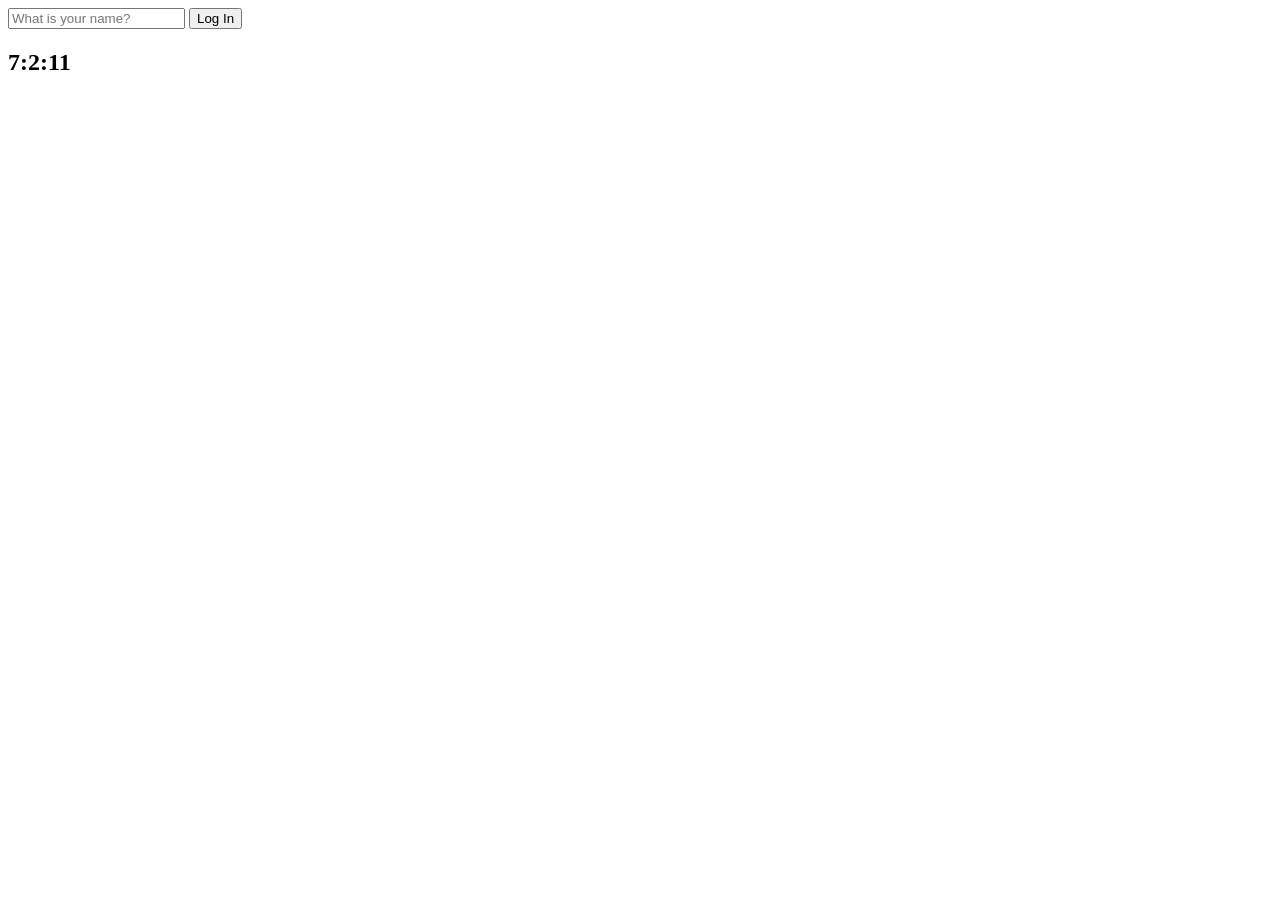
==== index.html @ 4a950500 "#5.1 Timeouts and Dates" ====
<!DOCTYPE html>
<html lang="en">
  <head>
    <meta charset="UTF-8" />
    <meta name="viewport" content="width=device-width, initial-scale=1.0" />
    <link rel="stylesheet" href="css/style.css" />
    <title>Momentum App</title>
  </head>
  <body>
    <form class="hidden" id="login-form">
      <input
        required
        maxlength="15"
        type="text"
        placeholder="What is your name?"
      />
      <input type="submit" value="Log In" />
    </form>
    <h2 id="clock">00:00:00</h2>
    <h1 class="hidden" id="greeting"></h1>
    <script src="js/greetings.js"></script>
    <script src="js/clock.js"></script>
  </body>
</html>
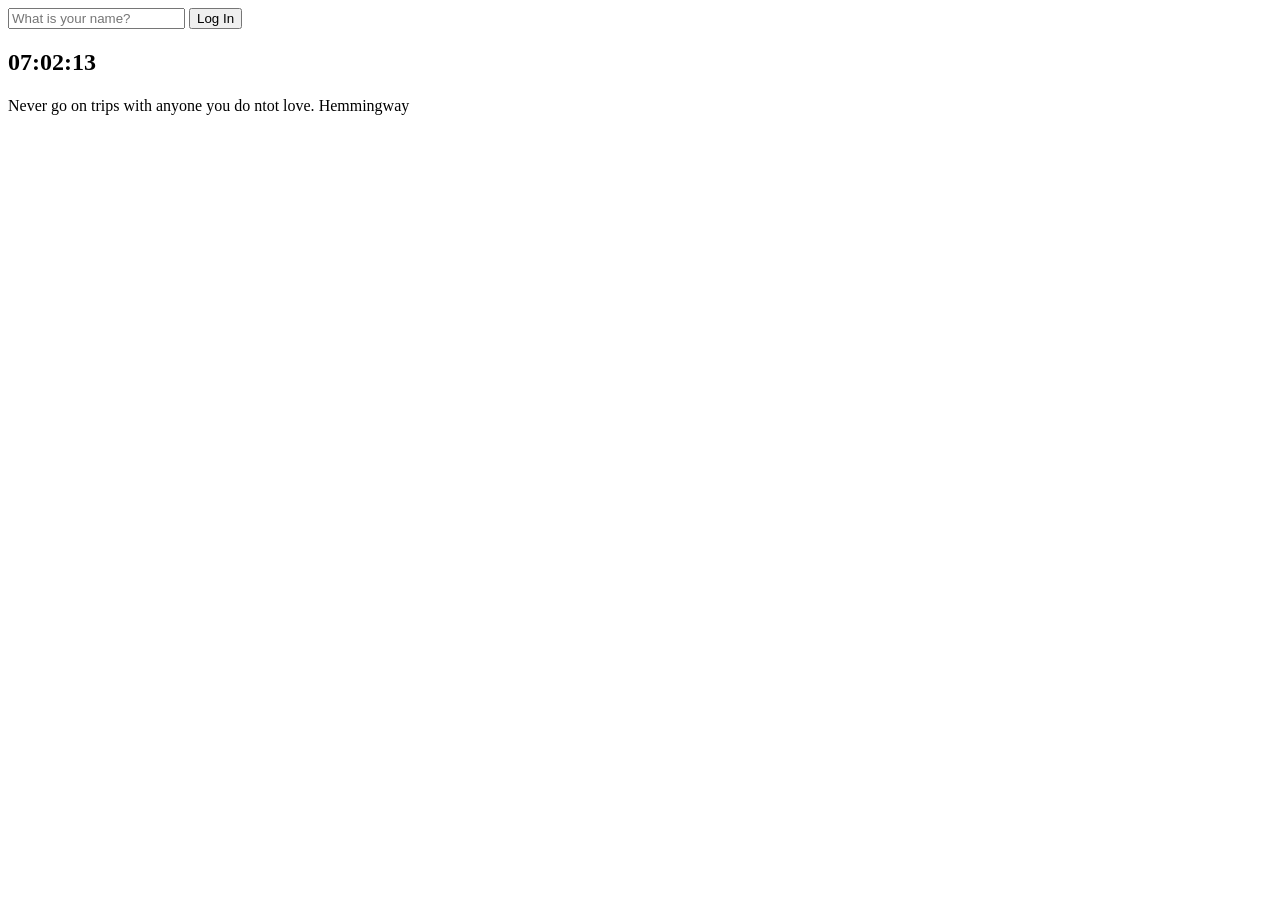
==== commit 4396f16f: "#6.0 Quotes" ====
--- a/index.html
+++ b/index.html
@@ -18,7 +18,12 @@
     </form>
     <h2 id="clock">00:00:00</h2>
     <h1 class="hidden" id="greeting"></h1>
+    <div id="quote">
+      <span></span>
+      <span></span>
+    </div>
     <script src="js/greetings.js"></script>
     <script src="js/clock.js"></script>
+    <script src="js/quotes.js"></script>
   </body>
 </html>
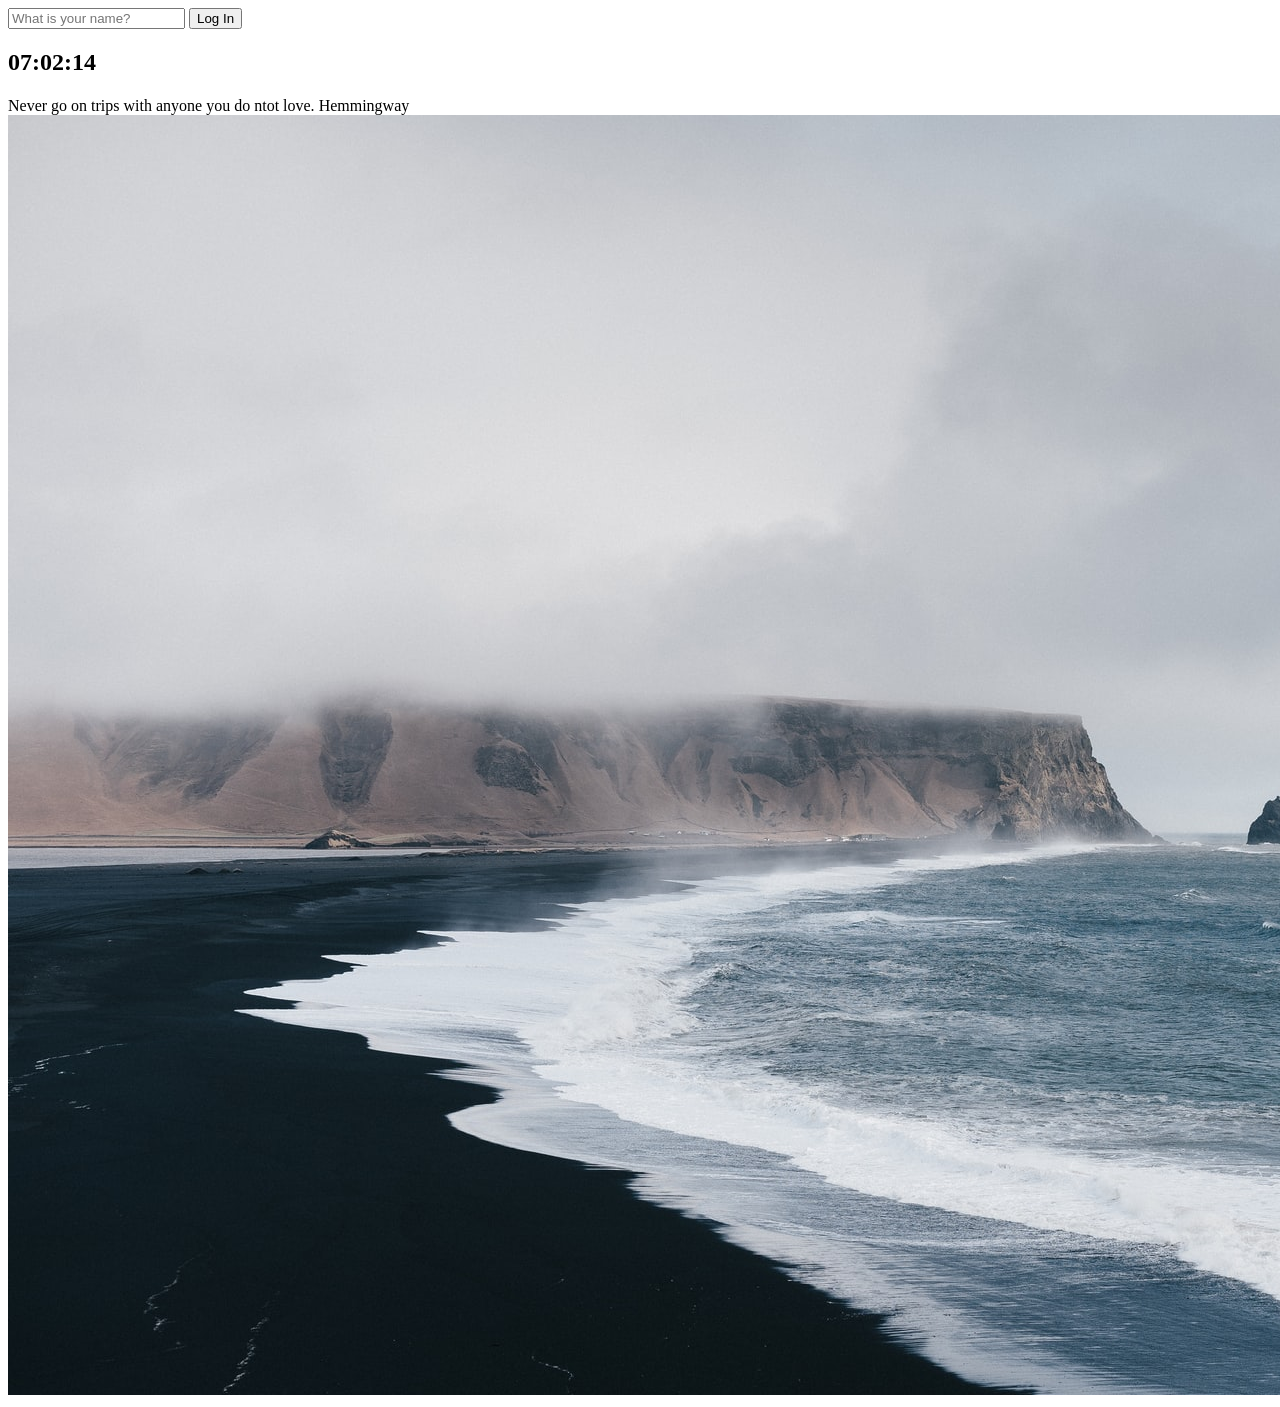
==== commit 9fe577c1: "#6.1 Background" ====
--- a/index.html
+++ b/index.html
@@ -25,5 +25,6 @@
     <script src="js/greetings.js"></script>
     <script src="js/clock.js"></script>
     <script src="js/quotes.js"></script>
+    <script src="js/background.js"></script>
   </body>
 </html>
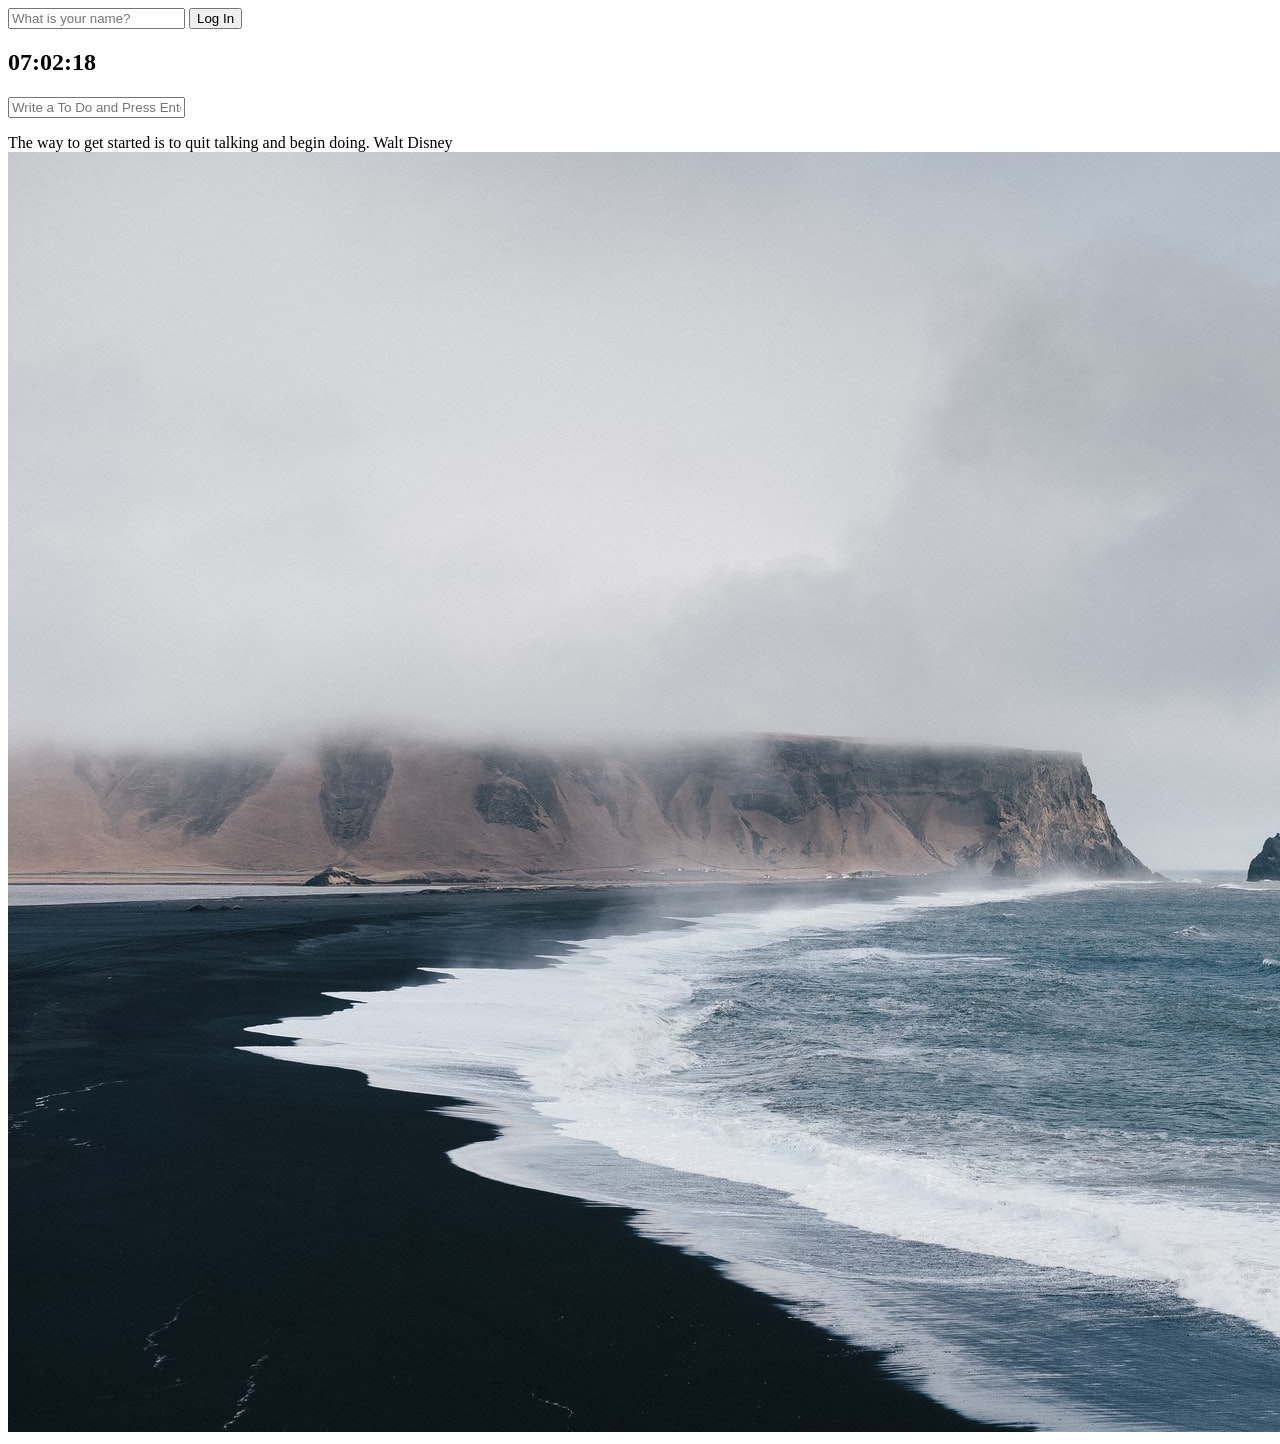
==== commit 18720919: "#7.0 Setup" ====
--- a/index.html
+++ b/index.html
@@ -18,6 +18,10 @@
     </form>
     <h2 id="clock">00:00:00</h2>
     <h1 class="hidden" id="greeting"></h1>
+    <form id="todo-form">
+      <input type="text" placeholder="Write a To Do and Press Enter" />
+    </form>
+    <ul id="todo-list"></ul>
     <div id="quote">
       <span></span>
       <span></span>
@@ -26,5 +30,6 @@
     <script src="js/clock.js"></script>
     <script src="js/quotes.js"></script>
     <script src="js/background.js"></script>
+    <script src="js/todo.js"></script>
   </body>
 </html>
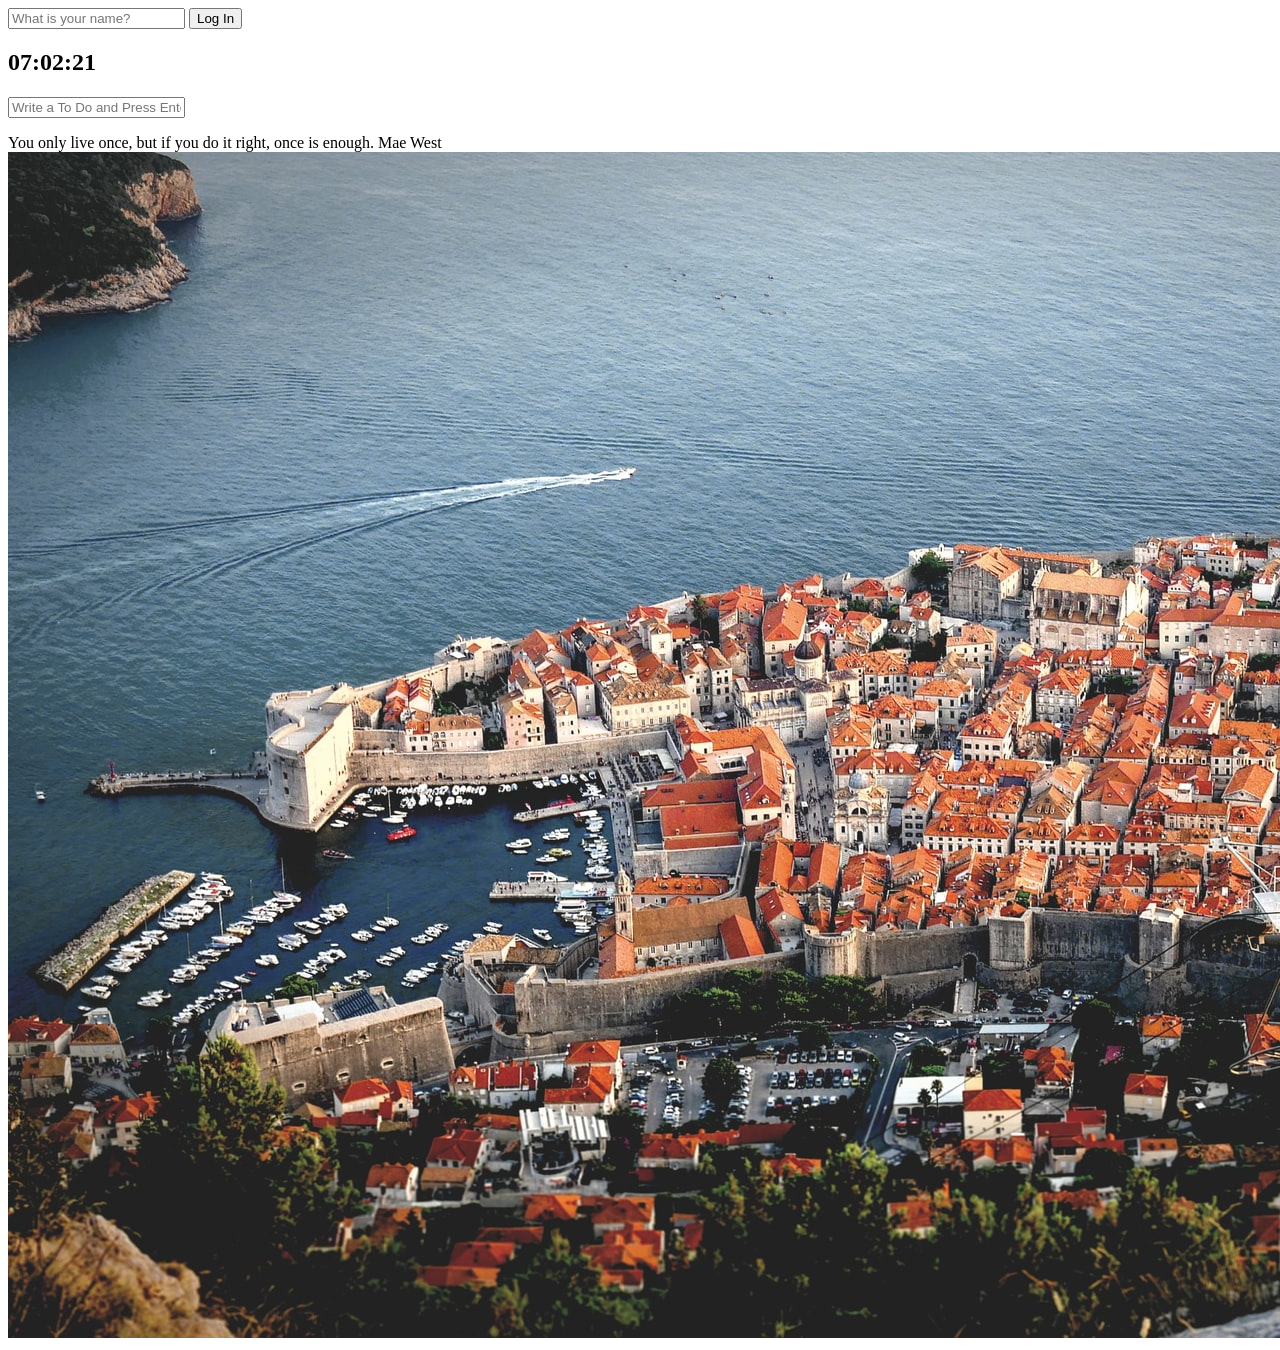
==== commit 82e2ad20: "#8.0 Geolocation" ====
--- a/index.html
+++ b/index.html
@@ -31,5 +31,6 @@
     <script src="js/quotes.js"></script>
     <script src="js/background.js"></script>
     <script src="js/todo.js"></script>
+    <script src="js/weather.js"></script>
   </body>
 </html>
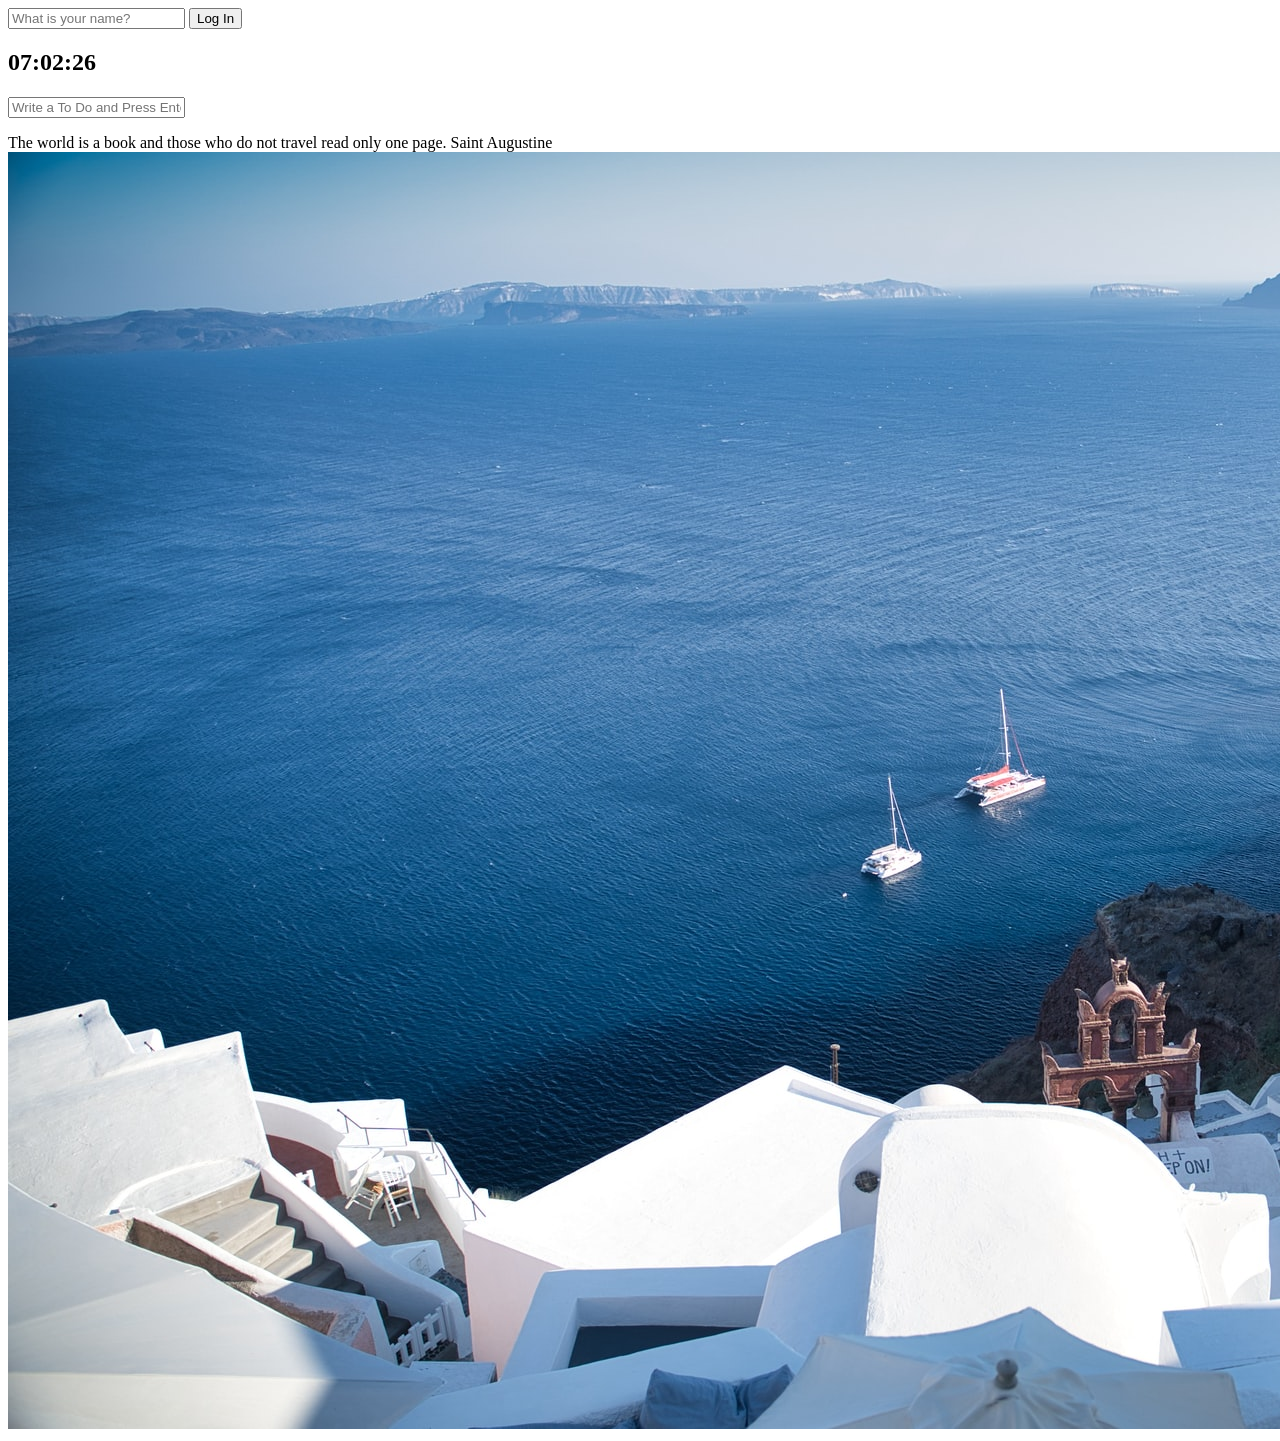
==== commit a8638a04: "#8.1 Weather API" ====
--- a/index.html
+++ b/index.html
@@ -26,6 +26,10 @@
       <span></span>
       <span></span>
     </div>
+    <div id="weather">
+      <span></span>
+      <span></span>
+    </div>
     <script src="js/greetings.js"></script>
     <script src="js/clock.js"></script>
     <script src="js/quotes.js"></script>
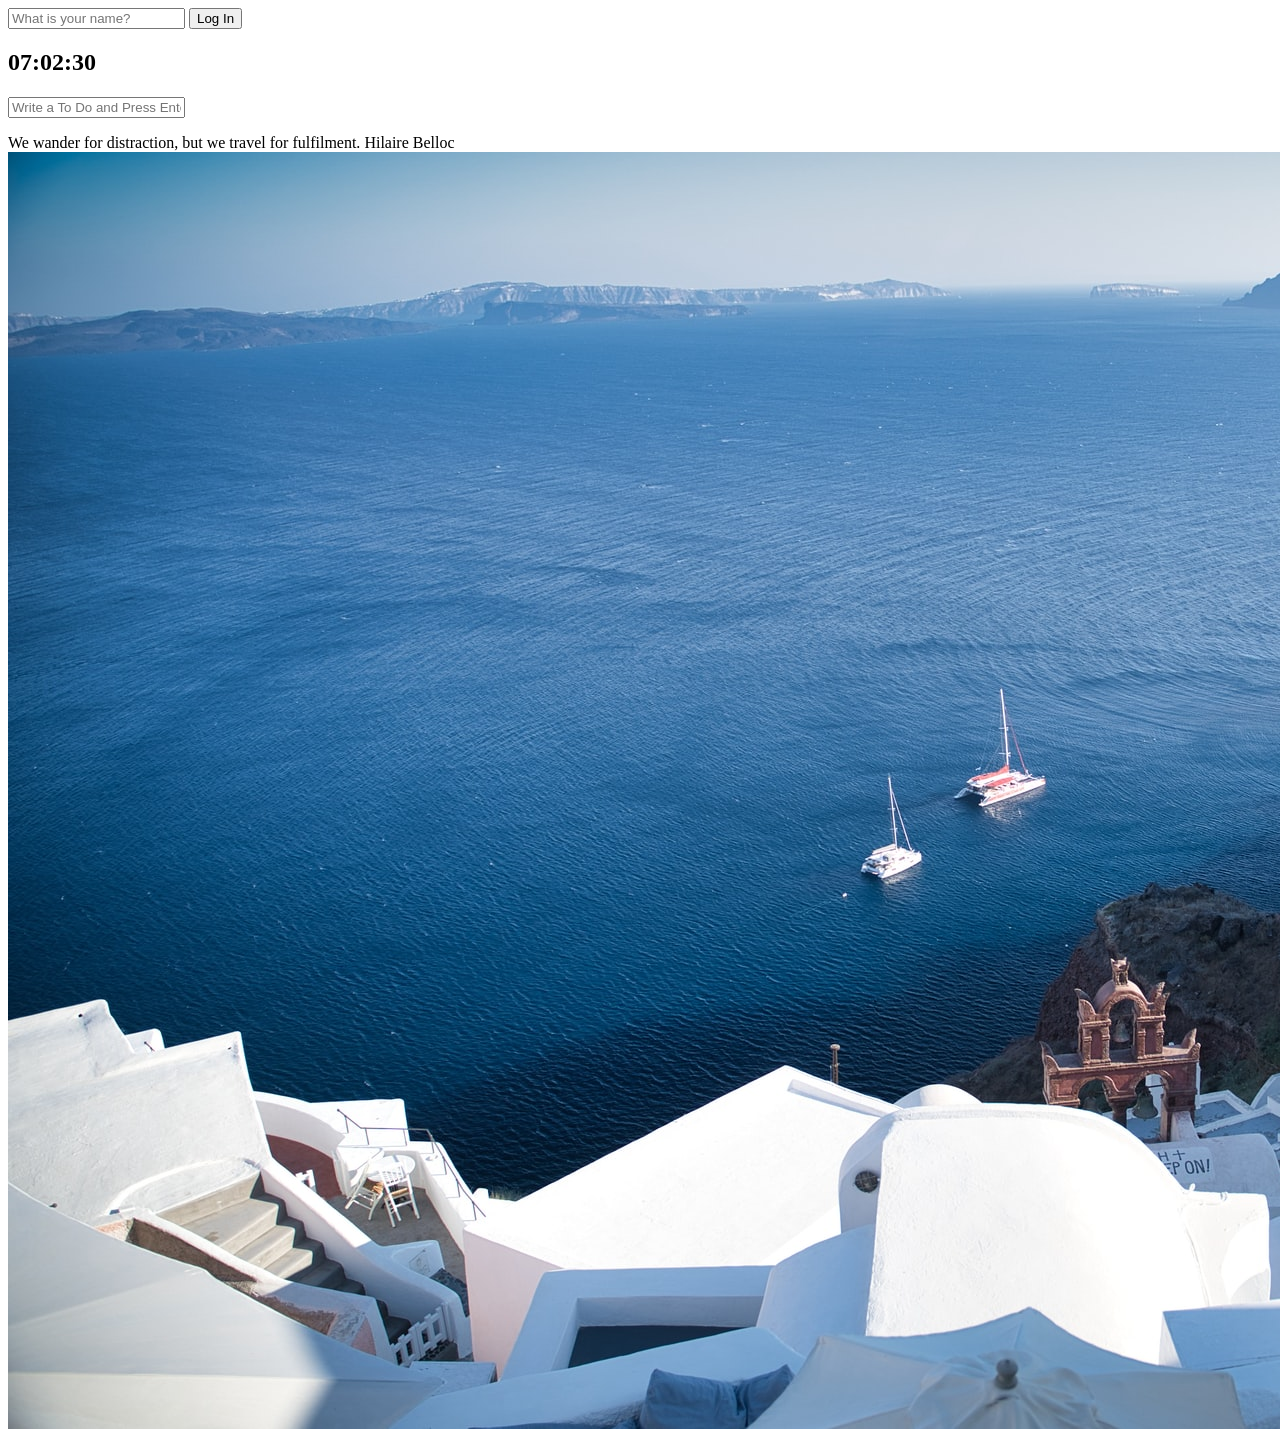
==== commit 6a5c2709: "Update index.html" ====
--- a/index.html
+++ b/index.html
@@ -37,4 +37,4 @@
     <script src="js/todo.js"></script>
     <script src="js/weather.js"></script>
   </body>
-</html>
+</html> <!---->
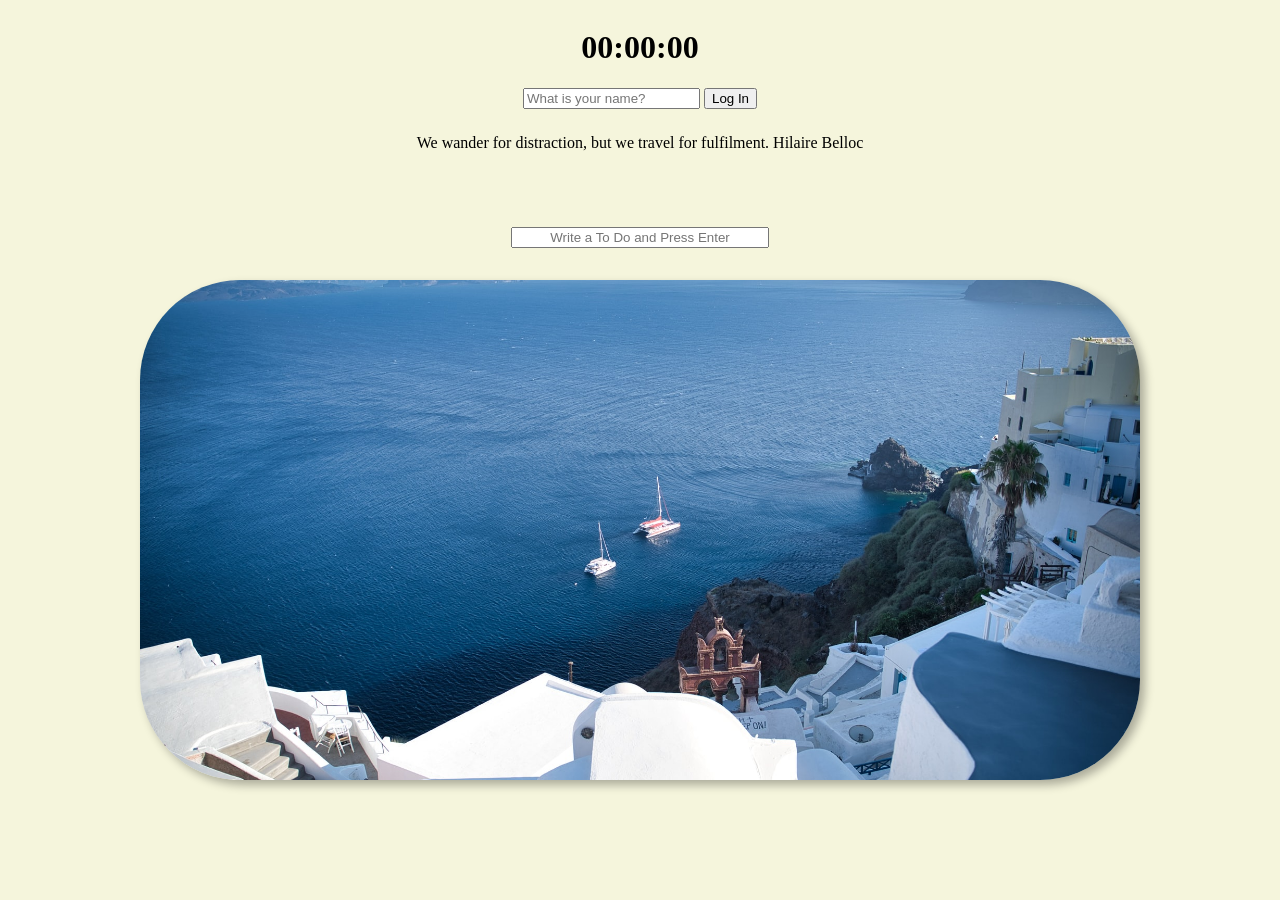
==== commit dd938a33: "#day17~18" ====
--- a/index.html
+++ b/index.html
@@ -7,7 +7,8 @@
     <title>Momentum App</title>
   </head>
   <body>
-    <form class="hidden" id="login-form">
+    <h1 id="clock">00:00:00</h1>
+        <form class="hidden" id="login-form">
       <input
         required
         maxlength="15"
@@ -16,13 +17,8 @@
       />
       <input type="submit" value="Log In" />
     </form>
-    <h2 id="clock">00:00:00</h2>
-    <h1 class="hidden" id="greeting"></h1>
-    <form id="todo-form">
-      <input type="text" placeholder="Write a To Do and Press Enter" />
-    </form>
-    <ul id="todo-list"></ul>
-    <div id="quote">
+    <h2 class="hidden" id="greeting"></h2>
+        <div id="quote">
       <span></span>
       <span></span>
     </div>
@@ -30,6 +26,12 @@
       <span></span>
       <span></span>
     </div>
+    
+    <form id="todo-form">
+      <input id="todo-input" type="text" placeholder="Write a To Do and Press Enter" />
+    </form>
+    <ul id="todo-list"></ul>
+
     <script src="js/greetings.js"></script>
     <script src="js/clock.js"></script>
     <script src="js/quotes.js"></script>
--- a/css/style.css
+++ b/css/style.css
@@ -0,0 +1,38 @@
+.hidden {
+  display: none;
+}
+
+body {
+  background-color: beige;
+  display : flex;
+  justify-content: center;
+  align-items: center;
+  flex-direction: column;
+}
+
+#quote {
+  margin-top: 25px;
+}
+
+#weather {
+  margin-top: 25px;
+}
+
+#todo-form {
+  margin-top: 50px;
+}
+
+img {
+  width: 1000px;
+  height: 500px;
+  border-radius: 100px;
+  object-fit: cover;
+  box-shadow: 5px 5px 10px rgba(0,0,0,0.3);
+}
+
+#todo-input {
+  width: 250px;
+}
+#todo-input::placeholder {
+  text-align: center;
+}
